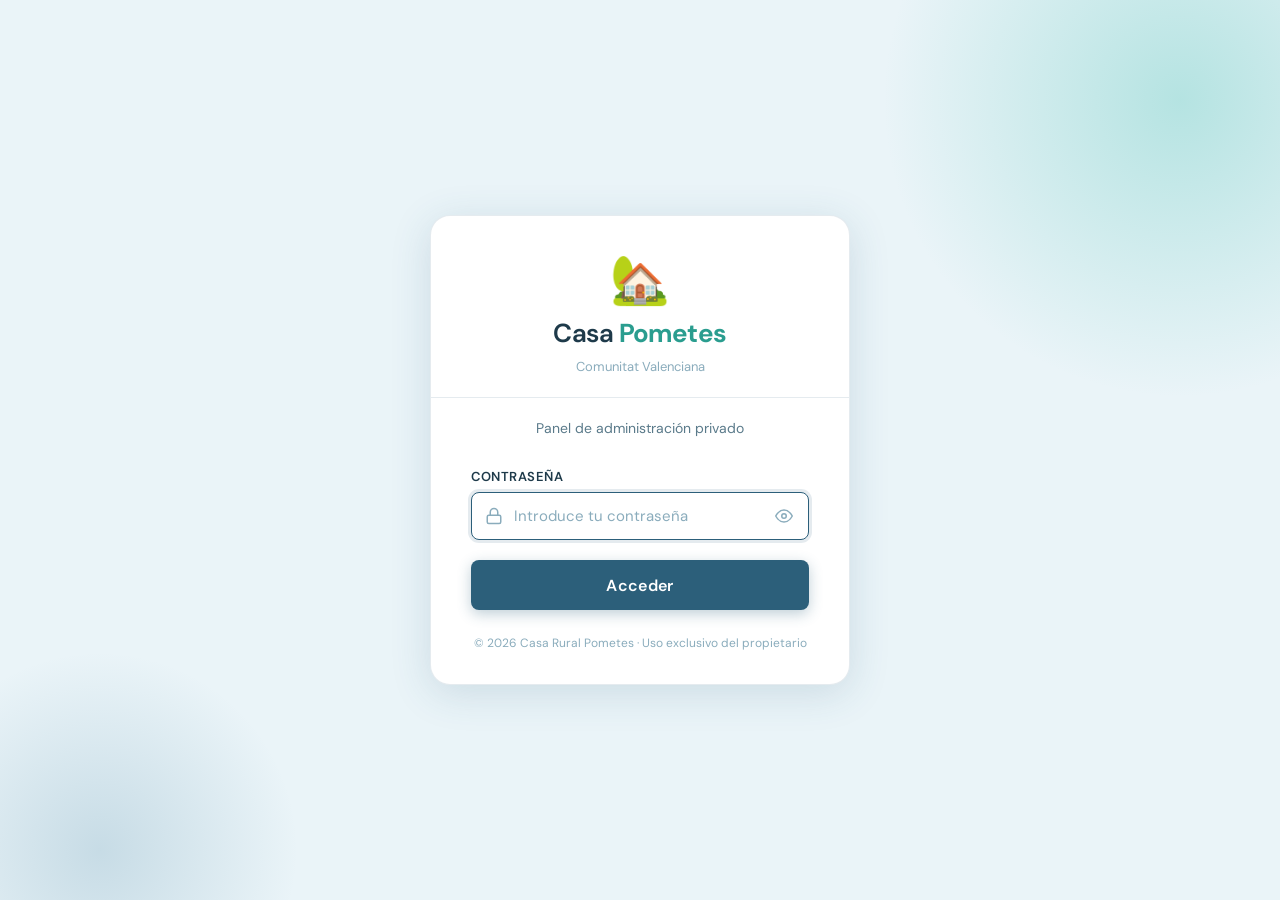
==== pometes-admin/index.html @ 2d1f1b47 "Git init" ====
<!DOCTYPE html>
<html lang="es">
<head>
    <meta charset="UTF-8">
    <meta name="viewport" content="width=device-width, initial-scale=1.0">
    <title>Casa Pometes — Acceso</title>
    <link rel="preconnect" href="https://fonts.googleapis.com">
    <link href="https://fonts.googleapis.com/css2?family=DM+Sans:ital,opsz,wght@0,9..40,300;0,9..40,400;0,9..40,500;0,9..40,600;0,9..40,700&display=swap" rel="stylesheet">
    <link rel="stylesheet" href="css/main.css">
    <link rel="stylesheet" href="css/login.css">
</head>
<body>

<div class="login-bg">
    <!-- Decoración de fondo -->
    <div class="login-bg-shape shape-1"></div>
    <div class="login-bg-shape shape-2"></div>

    <div class="login-card">
        <!-- Logo -->
        <div class="login-logo">
            <div class="logo-icon">🏡</div>
            <div class="logo-text">
                <span class="logo-casa">Casa </span><span class="logo-pometes">Pometes</span>
            </div>
            <p class="logo-tagline">Comunitat Valenciana</p>
        </div>

        <div class="login-divider"></div>

        <p class="login-subtitle">Panel de administración privado</p>

        <!-- Formulario -->
        <form id="loginForm" class="login-form" novalidate>
            <div class="form-group">
                <label for="password">Contraseña</label>
                <div class="input-wrapper">
                    <span class="input-icon">
                        <svg width="18" height="18" viewBox="0 0 24 24" fill="none" stroke="currentColor" stroke-width="2">
                            <rect x="3" y="11" width="18" height="11" rx="2" ry="2"/>
                            <path d="M7 11V7a5 5 0 0 1 10 0v4"/>
                        </svg>
                    </span>
                    <input
                        type="password"
                        id="password"
                        name="password"
                        placeholder="Introduce tu contraseña"
                        autocomplete="current-password"
                        autofocus
                        required
                    >
                    <button type="button" class="toggle-password" id="togglePassword" aria-label="Mostrar contraseña" title="Mostrar/ocultar contraseña">
                        <!-- Icono ojo (visible cuando tipo=password) -->
                        <svg class="eye-open" width="18" height="18" viewBox="0 0 24 24" fill="none" stroke="currentColor" stroke-width="2">
                            <path d="M1 12s4-8 11-8 11 8 11 8-4 8-11 8-11-8-11-8z"/>
                            <circle cx="12" cy="12" r="3"/>
                        </svg>
                        <!-- Icono ojo tachado (visible cuando tipo=text) -->
                        <svg class="eye-closed" width="18" height="18" viewBox="0 0 24 24" fill="none" stroke="currentColor" stroke-width="2" style="display:none">
                            <path d="M17.94 17.94A10.07 10.07 0 0 1 12 20c-7 0-11-8-11-8a18.45 18.45 0 0 1 5.06-5.94M9.9 4.24A9.12 9.12 0 0 1 12 4c7 0 11 8 11 8a18.5 18.5 0 0 1-2.16 3.19m-6.72-1.07a3 3 0 1 1-4.24-4.24"/>
                            <line x1="1" y1="1" x2="23" y2="23"/>
                        </svg>
                    </button>
                </div>
            </div>

            <!-- Mensaje de error -->
            <div id="loginError" class="login-error" hidden>
                <svg width="16" height="16" viewBox="0 0 24 24" fill="none" stroke="currentColor" stroke-width="2">
                    <circle cx="12" cy="12" r="10"/>
                    <line x1="12" y1="8" x2="12" y2="12"/>
                    <line x1="12" y1="16" x2="12.01" y2="16"/>
                </svg>
                <span id="loginErrorMsg">Contraseña incorrecta. Inténtalo de nuevo.</span>
            </div>

            <!-- Botón submit -->
            <button type="submit" class="btn-login" id="btnLogin">
                <span class="btn-text">Acceder</span>
                <span class="btn-spinner" id="btnSpinner" hidden>
                    <svg class="spinner" width="20" height="20" viewBox="0 0 24 24">
                        <circle cx="12" cy="12" r="9" fill="none" stroke="rgba(255,255,255,0.3)" stroke-width="3"/>
                        <path d="M12 3a9 9 0 0 1 9 9" fill="none" stroke="white" stroke-width="3" stroke-linecap="round"/>
                    </svg>
                </span>
            </button>
        </form>

        <p class="login-footer">© 2026 Casa Rural Pometes · Uso exclusivo del propietario</p>
    </div>
</div>

<script src="js/auth.js"></script>

</body>
</html>
---- pometes-admin/css/main.css ----
/* =========================================================
   MAIN.CSS — Variables, reset y utilidades compartidas
   Casa Rural Pometes · Panel de Administración
   ========================================================= */

/* ── Variables del sistema de diseño ── */
:root {
    /* Colores principales */
    --navy:       #2C5F7A;
    --navy-light: #3A7A9C;
    --teal:       #2A9D8F;
    --teal-light: #52C4B8;
    --sky:        #EAF4F8;
    --sky-mid:    #D0E8F2;
    --white:      #FFFFFF;
    --sage:       #7BAE8E;
    --sage-pale:  #E8F3EC;
    --sand:       #F5EDD8;

    /* Estados */
    --success: #2ECC71;
    --warning: #F39C12;
    --danger:  #E74C3C;

    /* Texto */
    --text:       #1E3A4A;
    --text-mid:   #5A7A8A;
    --text-light: #8AACBC;
    --border:     rgba(44, 95, 122, 0.12);

    /* Espaciado y forma */
    --radius-sm: 8px;
    --radius:    12px;
    --radius-lg: 20px;

    /* Sombras */
    --shadow-sm: 0 2px 8px rgba(44, 95, 122, 0.08);
    --shadow:    0 4px 20px rgba(44, 95, 122, 0.10);
    --shadow-lg: 0 8px 40px rgba(44, 95, 122, 0.16);
}

/* ── Reset base ── */
*, *::before, *::after {
    box-sizing: border-box;
    margin: 0;
    padding: 0;
}

html {
    font-size: 16px;
    -webkit-text-size-adjust: 100%;
    scroll-behavior: smooth;
}

body {
    font-family: 'DM Sans', -apple-system, BlinkMacSystemFont, 'Segoe UI', sans-serif;
    color: var(--text);
    background: var(--sky);
    line-height: 1.5;
    -webkit-font-smoothing: antialiased;
    -moz-osx-font-smoothing: grayscale;
}

a { color: inherit; text-decoration: none; }
button { cursor: pointer; font-family: inherit; border: none; background: none; }
input, select, textarea { font-family: inherit; font-size: inherit; }
img, svg { display: block; }
ul, ol { list-style: none; }

/* ── Utilidades de visibilidad ── */
[hidden] { display: none !important; }

.visually-hidden {
    position: absolute;
    width: 1px; height: 1px;
    padding: 0; margin: -1px;
    overflow: hidden;
    clip: rect(0, 0, 0, 0);
    white-space: nowrap;
    border: 0;
}

/* =========================================================
   BADGES DE ESTADO
   ========================================================= */
.badge {
    display: inline-flex;
    align-items: center;
    gap: 5px;
    padding: 4px 10px;
    border-radius: 20px;
    font-size: 12px;
    font-weight: 600;
    letter-spacing: 0.01em;
    white-space: nowrap;
}

.badge::before {
    content: '';
    display: inline-block;
    width: 6px; height: 6px;
    border-radius: 50%;
    background: currentColor;
    flex-shrink: 0;
}

.badge-pending   { background: #FEF3CD; color: #7D5A0A; }
.badge-confirmed { background: #D1F2E0; color: #176B38; }
.badge-cancelled { background: #FCE4E4; color: #8B2020; }

/* =========================================================
   BOTONES
   ========================================================= */
.btn {
    display: inline-flex;
    align-items: center;
    justify-content: center;
    gap: 6px;
    padding: 9px 18px;
    border-radius: var(--radius-sm);
    font-size: 14px;
    font-weight: 500;
    line-height: 1;
    transition: background 0.18s ease, color 0.18s ease, box-shadow 0.18s ease, opacity 0.18s ease;
    cursor: pointer;
    border: none;
    font-family: inherit;
    white-space: nowrap;
}

.btn:disabled { opacity: 0.45; cursor: not-allowed; pointer-events: none; }
.btn:focus-visible { outline: 2px solid var(--navy); outline-offset: 2px; }

.btn-primary {
    background: var(--navy);
    color: var(--white);
    box-shadow: 0 2px 8px rgba(44,95,122,0.25);
}
.btn-primary:hover:not(:disabled) {
    background: var(--navy-light);
    box-shadow: 0 4px 12px rgba(44,95,122,0.30);
}

.btn-teal {
    background: var(--teal);
    color: var(--white);
}
.btn-teal:hover:not(:disabled) { background: var(--teal-light); }

.btn-success {
    background: var(--success);
    color: var(--white);
}
.btn-success:hover:not(:disabled) { background: #27ae60; }

.btn-danger {
    background: var(--danger);
    color: var(--white);
}
.btn-danger:hover:not(:disabled) { background: #c0392b; }

.btn-ghost {
    background: transparent;
    color: var(--navy);
    border: 1.5px solid var(--border);
}
.btn-ghost:hover:not(:disabled) {
    background: var(--sky);
    border-color: rgba(44,95,122,0.30);
}

.btn-sm { padding: 6px 12px; font-size: 13px; }
.btn-lg { padding: 12px 24px; font-size: 16px; }

.btn-icon {
    padding: 6px;
    border-radius: var(--radius-sm);
    color: var(--text-mid);
    transition: background 0.18s, color 0.18s;
    display: inline-flex;
    align-items: center;
    justify-content: center;
}
.btn-icon:hover { background: var(--sky); color: var(--navy); }

/* =========================================================
   SPINNER
   ========================================================= */
@keyframes spin {
    to { transform: rotate(360deg); }
}

.spinner {
    animation: spin 0.75s linear infinite;
    flex-shrink: 0;
}

/* =========================================================
   TOAST NOTIFICATIONS
   ========================================================= */
.toast-container {
    position: fixed;
    top: 20px;
    right: 20px;
    z-index: 9999;
    display: flex;
    flex-direction: column;
    gap: 10px;
    pointer-events: none;
}

.toast {
    display: flex;
    align-items: flex-start;
    gap: 10px;
    padding: 13px 16px;
    border-radius: var(--radius);
    background: var(--white);
    box-shadow: var(--shadow-lg);
    font-size: 14px;
    font-weight: 500;
    min-width: 270px;
    max-width: 380px;
    pointer-events: all;
    animation: toastSlideIn 0.3s ease forwards;
}

.toast.exiting { animation: toastSlideOut 0.3s ease forwards; }

.toast-icon { font-size: 18px; flex-shrink: 0; margin-top: 1px; }

.toast-success { border-left: 4px solid var(--success); }
.toast-error   { border-left: 4px solid var(--danger); }
.toast-info    { border-left: 4px solid var(--navy); }
.toast-warning { border-left: 4px solid var(--warning); }

.toast-success .toast-icon::before { content: '✅'; }
.toast-error   .toast-icon::before { content: '❌'; }
.toast-info    .toast-icon::before { content: 'ℹ️'; }
.toast-warning .toast-icon::before { content: '⚠️'; }

@keyframes toastSlideIn {
    from { transform: translateX(110%); opacity: 0; }
    to   { transform: translateX(0);    opacity: 1; }
}
@keyframes toastSlideOut {
    from { transform: translateX(0);    opacity: 1; }
    to   { transform: translateX(110%); opacity: 0; }
}

/* =========================================================
   MODAL
   ========================================================= */
.modal-overlay {
    position: fixed;
    inset: 0;
    background: rgba(30, 58, 74, 0.55);
    z-index: 1000;
    display: flex;
    align-items: center;
    justify-content: center;
    padding: 20px;
    backdrop-filter: blur(3px);
    animation: fadeOverlay 0.2s ease;
}

.modal {
    background: var(--white);
    border-radius: var(--radius-lg);
    box-shadow: var(--shadow-lg);
    width: 100%;
    max-width: 620px;
    max-height: 90vh;
    overflow-y: auto;
    animation: slideUpModal 0.22s ease;
}

.modal-header {
    display: flex;
    align-items: center;
    justify-content: space-between;
    padding: 24px 28px 20px;
    border-bottom: 1px solid var(--border);
    position: sticky;
    top: 0;
    background: var(--white);
    z-index: 1;
}

.modal-header h2 {
    font-size: 18px;
    font-weight: 600;
    color: var(--text);
}

.modal-close {
    width: 34px; height: 34px;
    border-radius: 50%;
    color: var(--text-mid);
    transition: background 0.18s, color 0.18s;
    display: flex;
    align-items: center;
    justify-content: center;
}
.modal-close:hover { background: var(--sky); color: var(--text); }

.modal-body    { padding: 24px 28px; }
.modal-footer  {
    display: flex;
    align-items: center;
    justify-content: flex-end;
    gap: 10px;
    padding: 16px 28px 24px;
    border-top: 1px solid var(--border);
}

@keyframes fadeOverlay {
    from { opacity: 0; }
    to   { opacity: 1; }
}
@keyframes slideUpModal {
    from { transform: translateY(24px); opacity: 0; }
    to   { transform: translateY(0);    opacity: 1; }
}

/* =========================================================
   DIÁLOGO DE CONFIRMACIÓN
   ========================================================= */
.confirm-overlay {
    position: fixed;
    inset: 0;
    background: rgba(30, 58, 74, 0.60);
    z-index: 2000;
    display: flex;
    align-items: center;
    justify-content: center;
    padding: 20px;
    backdrop-filter: blur(3px);
    animation: fadeOverlay 0.18s ease;
}

.confirm-dialog {
    background: var(--white);
    border-radius: var(--radius-lg);
    box-shadow: var(--shadow-lg);
    width: 100%;
    max-width: 360px;
    padding: 32px 28px 28px;
    animation: slideUpModal 0.18s ease;
    text-align: center;
}

.confirm-icon {
    font-size: 36px;
    margin-bottom: 16px;
    line-height: 1;
}

.confirm-dialog h3 {
    font-size: 17px;
    font-weight: 600;
    margin-bottom: 8px;
    color: var(--text);
}

.confirm-dialog p {
    font-size: 14px;
    color: var(--text-mid);
    margin-bottom: 24px;
    line-height: 1.6;
}

.confirm-actions {
    display: flex;
    gap: 10px;
    justify-content: center;
}

/* =========================================================
   LOADING GLOBAL
   ========================================================= */
.loading-overlay {
    position: fixed;
    inset: 0;
    background: rgba(234, 244, 248, 0.75);
    z-index: 500;
    display: flex;
    align-items: center;
    justify-content: center;
}

.loading-spinner {
    width: 44px; height: 44px;
    border: 3.5px solid var(--sky-mid);
    border-top-color: var(--navy);
    border-radius: 50%;
    animation: spin 0.75s linear infinite;
}

/* =========================================================
   FORM ELEMENTS
   ========================================================= */
.form-group {
    display: flex;
    flex-direction: column;
    gap: 6px;
}

.form-group label {
    font-size: 13px;
    font-weight: 600;
    color: var(--text);
    text-transform: uppercase;
    letter-spacing: 0.04em;
}

.form-group input,
.form-group select,
.form-group textarea {
    padding: 10px 14px;
    border: 1.5px solid var(--border);
    border-radius: var(--radius-sm);
    font-size: 14px;
    color: var(--text);
    background: var(--white);
    transition: border-color 0.18s, box-shadow 0.18s;
    outline: none;
    width: 100%;
}

.form-group input:focus,
.form-group select:focus,
.form-group textarea:focus {
    border-color: var(--navy);
    box-shadow: 0 0 0 3px rgba(44,95,122,0.10);
}

.form-group input::placeholder { color: var(--text-light); }

.form-hint {
    font-size: 12px;
    color: var(--text-light);
    margin-top: 2px;
}

/* =========================================================
   CARD BASE
   ========================================================= */
.card {
    background: var(--white);
    border-radius: var(--radius);
    box-shadow: var(--shadow-sm);
    border: 1px solid var(--border);
}

.card-header {
    display: flex;
    align-items: center;
    justify-content: space-between;
    padding: 20px 24px 16px;
    border-bottom: 1px solid var(--border);
}

.card-title {
    font-size: 16px;
    font-weight: 600;
    color: var(--text);
}

.card-action {
    font-size: 13px;
    color: var(--navy);
    font-weight: 500;
    transition: color 0.18s;
}
.card-action:hover { color: var(--teal); }

/* =========================================================
   SKELETON LOADING
   ========================================================= */
@keyframes shimmer {
    from { background-position: -400px 0; }
    to   { background-position:  400px 0; }
}

.skeleton {
    background: linear-gradient(90deg, var(--sky-mid) 25%, var(--sky) 50%, var(--sky-mid) 75%);
    background-size: 800px 100%;
    animation: shimmer 1.4s infinite linear;
    border-radius: 6px;
}

/* =========================================================
   ESTADO VACÍO
   ========================================================= */
.empty-state {
    text-align: center;
    padding: 56px 24px;
    color: var(--text-mid);
}

.empty-state .empty-icon { font-size: 48px; margin-bottom: 12px; opacity: 0.6; }
.empty-state p { font-size: 15px; }

/* =========================================================
   SCROLLBAR PERSONALIZADA
   ========================================================= */
::-webkit-scrollbar { width: 6px; height: 6px; }
::-webkit-scrollbar-track { background: var(--sky); }
::-webkit-scrollbar-thumb { background: var(--sky-mid); border-radius: 3px; }
::-webkit-scrollbar-thumb:hover { background: var(--text-light); }

/* =========================================================
   LOGO (compartido entre login y dashboard)
   ========================================================= */
.logo-casa    { font-weight: 600; color: var(--text); }
.logo-pometes { font-weight: 700; color: var(--teal); }
---- pometes-admin/css/login.css ----
/* =========================================================
   LOGIN.CSS — Página de acceso al panel
   Casa Rural Pometes · Panel de Administración
   ========================================================= */

/* ── Fondo con formas decorativas ── */
.login-bg {
    min-height: 100vh;
    background: var(--sky);
    display: flex;
    align-items: center;
    justify-content: center;
    padding: 24px;
    position: relative;
    overflow: hidden;
}

/* Formas decorativas de fondo */
.login-bg-shape {
    position: absolute;
    border-radius: 50%;
    opacity: 0.35;
    pointer-events: none;
}

.shape-1 {
    width: 600px;
    height: 600px;
    background: radial-gradient(circle, var(--teal-light) 0%, transparent 70%);
    top: -200px;
    right: -200px;
}

.shape-2 {
    width: 400px;
    height: 400px;
    background: radial-gradient(circle, var(--navy-light) 0%, transparent 70%);
    bottom: -150px;
    left: -100px;
    opacity: 0.20;
}

/* ── Card de login ── */
.login-card {
    background: var(--white);
    border-radius: var(--radius-lg);
    box-shadow: var(--shadow-lg);
    border: 1px solid var(--border);
    padding: 40px 40px 32px;
    width: 100%;
    max-width: 420px;
    position: relative;
    z-index: 1;
    animation: slideUpModal 0.35s ease;
}

/* ── Logo ── */
.login-logo {
    text-align: center;
    margin-bottom: 20px;
}

.logo-icon {
    font-size: 48px;
    margin-bottom: 10px;
    line-height: 1;
    display: block;
}

.login-logo .logo-casa,
.login-logo .logo-pometes {
    font-size: 26px;
    letter-spacing: -0.02em;
}

.logo-tagline {
    font-size: 13px;
    color: var(--text-light);
    margin-top: 4px;
    font-weight: 400;
}

/* ── Divisor ── */
.login-divider {
    height: 1px;
    background: var(--border);
    margin: 0 -40px 20px;
}

/* ── Subtítulo ── */
.login-subtitle {
    font-size: 14px;
    color: var(--text-mid);
    text-align: center;
    margin-bottom: 28px;
    font-weight: 400;
}

/* ── Formulario ── */
.login-form {
    display: flex;
    flex-direction: column;
    gap: 20px;
}

/* ── Input con icono y toggle ── */
.input-wrapper {
    position: relative;
    display: flex;
    align-items: center;
}

.input-icon {
    position: absolute;
    left: 14px;
    color: var(--text-light);
    pointer-events: none;
    display: flex;
    align-items: center;
}

.input-wrapper input {
    padding-left: 42px;
    padding-right: 44px;
    width: 100%;
    height: 48px;
    border: 1.5px solid var(--border);
    border-radius: var(--radius-sm);
    font-size: 15px;
    color: var(--text);
    background: var(--white);
    outline: none;
    transition: border-color 0.18s, box-shadow 0.18s;
}

.input-wrapper input:focus {
    border-color: var(--navy);
    box-shadow: 0 0 0 3px rgba(44, 95, 122, 0.12);
}

.input-wrapper input::placeholder { color: var(--text-light); }

/* Botón toggle visibilidad contraseña */
.toggle-password {
    position: absolute;
    right: 12px;
    color: var(--text-light);
    padding: 4px;
    border-radius: 4px;
    display: flex;
    align-items: center;
    transition: color 0.18s;
    background: none;
    border: none;
    cursor: pointer;
}

.toggle-password:hover { color: var(--navy); }

/* ── Mensaje de error ── */
.login-error {
    display: flex;
    align-items: center;
    gap: 8px;
    padding: 10px 14px;
    background: #FCE4E4;
    border: 1px solid #F5C2C2;
    border-radius: var(--radius-sm);
    font-size: 13px;
    color: #8B2020;
    font-weight: 500;
    animation: slideUpModal 0.2s ease;
}

.login-error svg { flex-shrink: 0; }

/* ── Botón acceder ── */
.btn-login {
    width: 100%;
    height: 50px;
    background: var(--navy);
    color: var(--white);
    border: none;
    border-radius: var(--radius-sm);
    font-size: 16px;
    font-weight: 600;
    letter-spacing: 0.02em;
    cursor: pointer;
    transition: background 0.18s, box-shadow 0.18s, transform 0.1s;
    display: flex;
    align-items: center;
    justify-content: center;
    gap: 8px;
    box-shadow: 0 4px 14px rgba(44, 95, 122, 0.30);
}

.btn-login:hover:not(:disabled) {
    background: var(--navy-light);
    box-shadow: 0 6px 18px rgba(44, 95, 122, 0.35);
    transform: translateY(-1px);
}

.btn-login:active:not(:disabled) {
    transform: translateY(0);
}

.btn-login:disabled {
    opacity: 0.70;
    cursor: not-allowed;
}

.btn-login .spinner {
    animation: spin 0.75s linear infinite;
}

/* ── Pie de página ── */
.login-footer {
    text-align: center;
    font-size: 12px;
    color: var(--text-light);
    margin-top: 24px;
}

/* ── Responsive móvil ── */
@media (max-width: 480px) {
    .login-card {
        padding: 32px 24px 28px;
    }

    .login-divider {
        margin: 0 -24px 20px;
    }
}
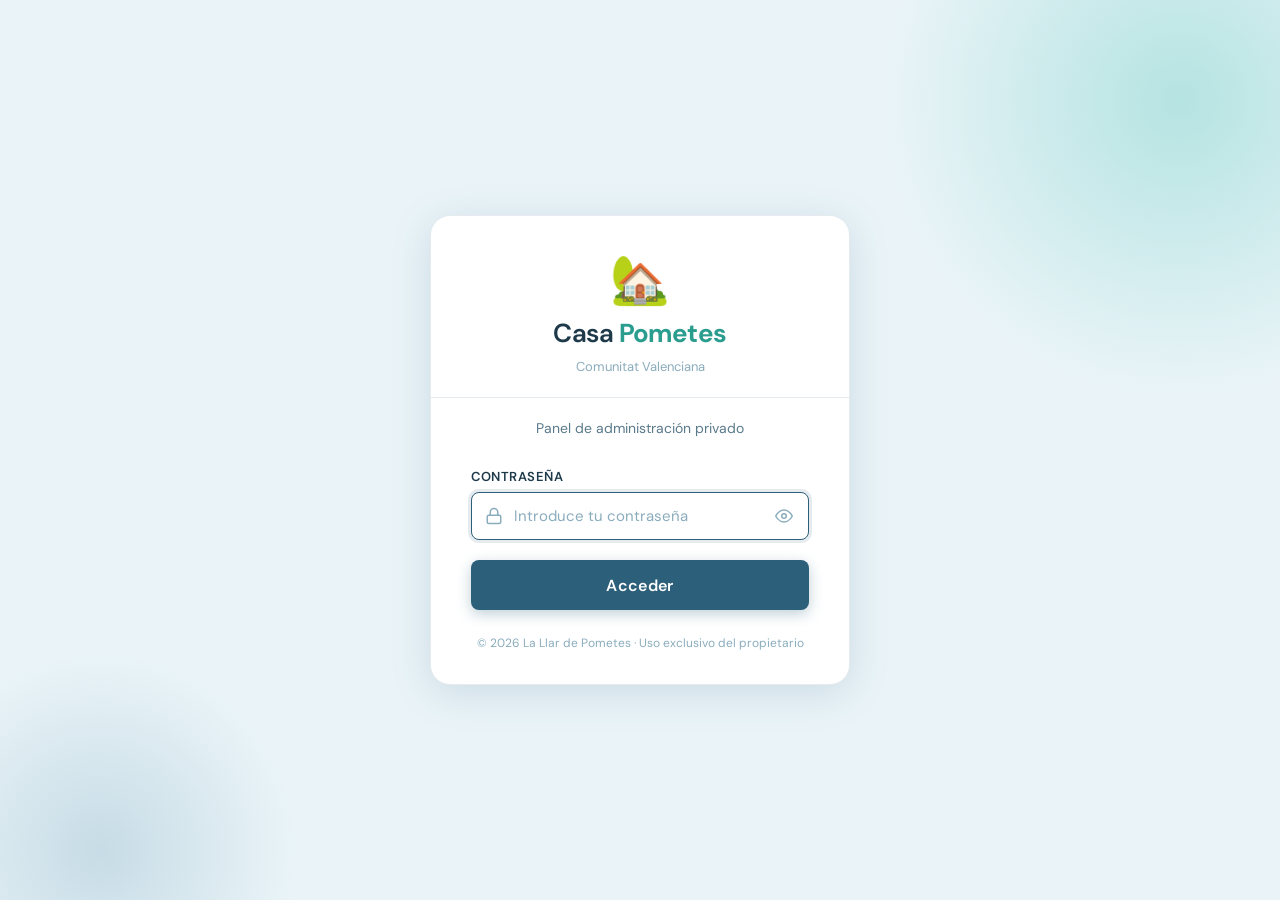
==== commit 94790d54: "Cambio de nombre" ====
--- a/pometes-admin/index.html
+++ b/pometes-admin/index.html
@@ -87,7 +87,7 @@
             </button>
         </form>
 
-        <p class="login-footer">© 2026 Casa Rural Pometes · Uso exclusivo del propietario</p>
+        <p class="login-footer">© 2026 La Llar de Pometes · Uso exclusivo del propietario</p>
     </div>
 </div>
 
--- a/pometes-admin/css/main.css
+++ b/pometes-admin/css/main.css
@@ -1,6 +1,6 @@
 /* =========================================================
    MAIN.CSS — Variables, reset y utilidades compartidas
-   Casa Rural Pometes · Panel de Administración
+   La Llar de Pometes · Panel de Administración
    ========================================================= */
 
 /* ── Variables del sistema de diseño ── */
--- a/pometes-admin/css/login.css
+++ b/pometes-admin/css/login.css
@@ -1,6 +1,6 @@
 /* =========================================================
    LOGIN.CSS — Página de acceso al panel
-   Casa Rural Pometes · Panel de Administración
+   La Llar de Pometes · Panel de Administración
    ========================================================= */
 
 /* ── Fondo con formas decorativas ── */
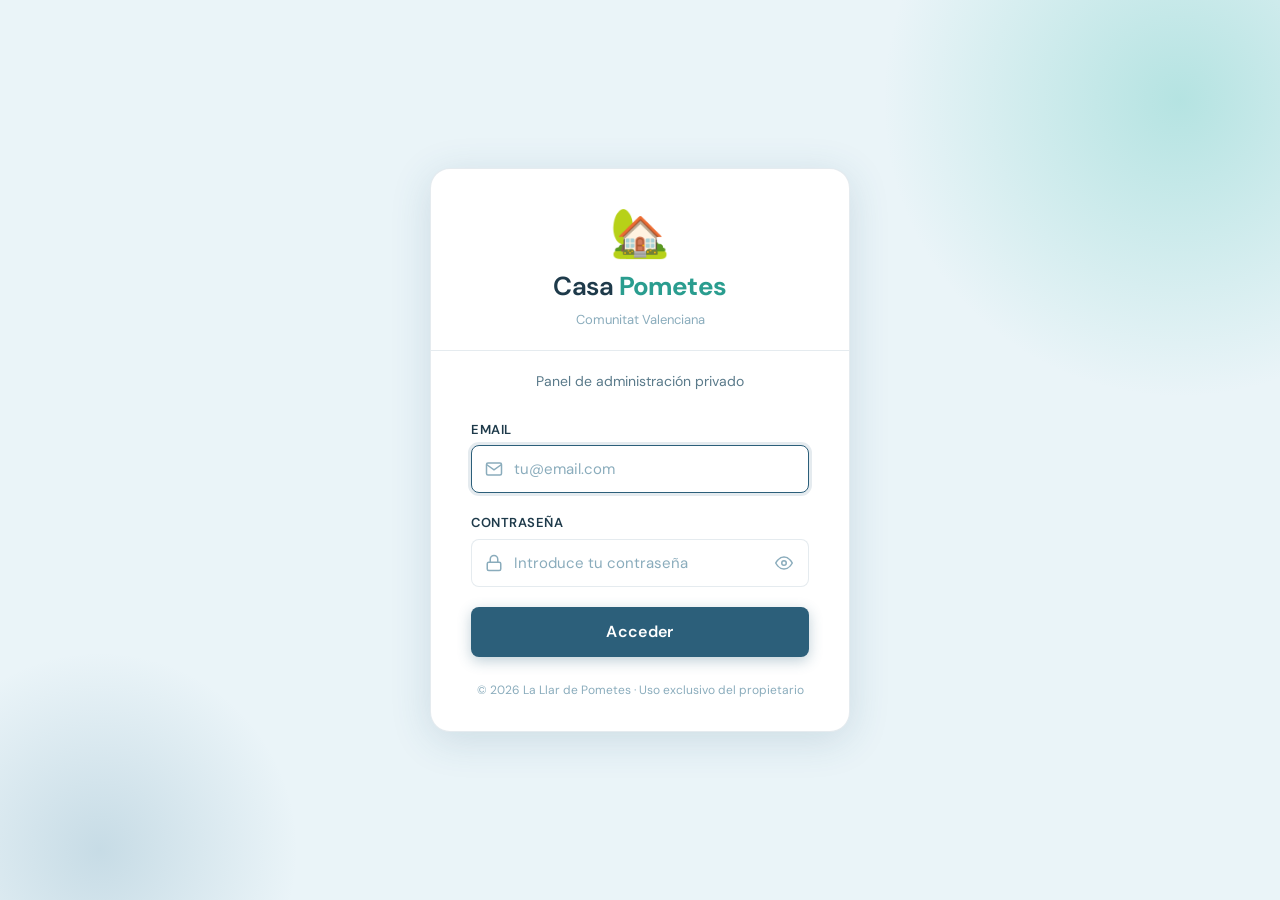
==== commit b4425e91: "several admins" ====
--- a/pometes-admin/index.html
+++ b/pometes-admin/index.html
@@ -33,6 +33,26 @@
         <!-- Formulario -->
         <form id="loginForm" class="login-form" novalidate>
             <div class="form-group">
+                <label for="email">Email</label>
+                <div class="input-wrapper">
+                    <span class="input-icon">
+                        <svg width="18" height="18" viewBox="0 0 24 24" fill="none" stroke="currentColor" stroke-width="2">
+                            <path d="M4 4h16c1.1 0 2 .9 2 2v12c0 1.1-.9 2-2 2H4c-1.1 0-2-.9-2-2V6c0-1.1.9-2 2-2z"/>
+                            <polyline points="22,6 12,13 2,6"/>
+                        </svg>
+                    </span>
+                    <input
+                        type="email"
+                        id="email"
+                        name="email"
+                        placeholder="tu@email.com"
+                        autocomplete="email"
+                        autofocus
+                        required
+                    >
+                </div>
+            </div>
+            <div class="form-group">
                 <label for="password">Contraseña</label>
                 <div class="input-wrapper">
                     <span class="input-icon">
@@ -47,7 +67,6 @@
                         name="password"
                         placeholder="Introduce tu contraseña"
                         autocomplete="current-password"
-                        autofocus
                         required
                     >
                     <button type="button" class="toggle-password" id="togglePassword" aria-label="Mostrar contraseña" title="Mostrar/ocultar contraseña">
--- a/pometes-admin/css/main.css
+++ b/pometes-admin/css/main.css
@@ -55,7 +55,7 @@
 body {
     font-family: 'DM Sans', -apple-system, BlinkMacSystemFont, 'Segoe UI', sans-serif;
     color: var(--text);
-    background: var(--sky);
+    background: #F4F6F8;
     line-height: 1.5;
     -webkit-font-smoothing: antialiased;
     -moz-osx-font-smoothing: grayscale;
